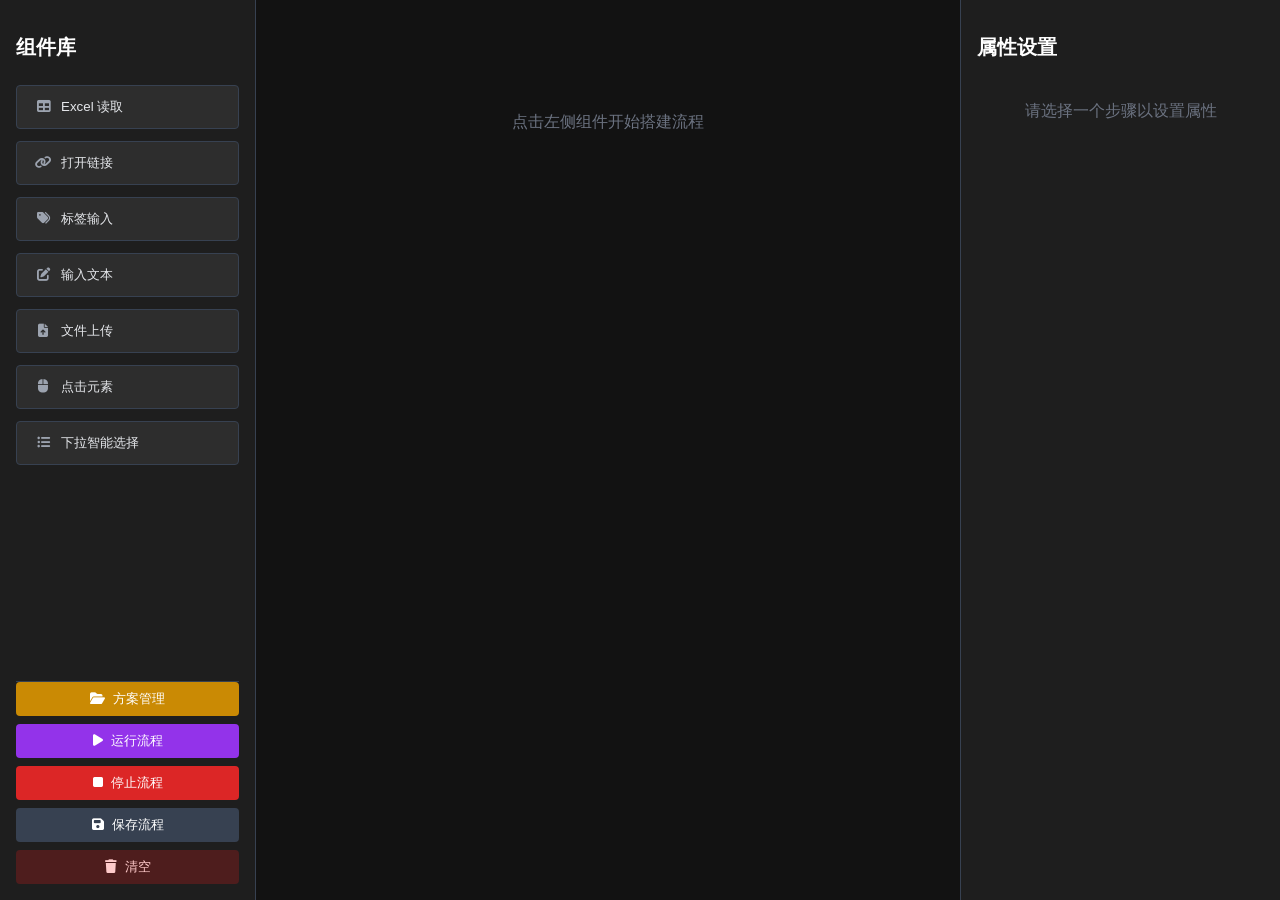
==== static/index.html @ 5fd29d72 "Initial commit: AutomaticScriptTool project" ====
<!DOCTYPE html>
<html lang="zh-CN">

<head>
    <meta charset="UTF-8">
    <meta name="viewport" content="width=device-width, initial-scale=1.0">
    <title>Visual Playwright 编辑器</title>
    <link rel="stylesheet" href="style.css">
    <!-- Font Awesome for Icons -->
    <link rel="stylesheet" href="https://cdnjs.cloudflare.com/ajax/libs/font-awesome/6.4.0/css/all.min.css">
</head>

<body class="bg-[#1e1e1e] text-gray-200 font-sans h-screen flex overflow-hidden">

    <!-- Left Sidebar: Component Lib -->
    <aside class="w-64 border-r border-gray-700 flex flex-col p-4 bg-[#1e1e1e]">
        <h2 class="text-xl font-bold mb-6 text-white">组件库</h2>
        <div class="space-y-3 flex-1 overflow-y-auto">
            <button onclick="addStep('excel_read')" class="btn-component">
                <i class="fa-solid fa-table w-6 text-center"></i> Excel 读取
            </button>
            <button onclick="addStep('record_excel')" class="btn-component hidden">
                <i class="fa-solid fa-file-excel w-6 text-center"></i> 记录结果
            </button>
            <button onclick="addStep('open_url')" class="btn-component">
                <i class="fa-solid fa-link w-6 text-center"></i> 打开链接
            </button>
            <button onclick="addStep('label_input')" class="btn-component">
                <i class="fa-solid fa-tags w-6 text-center"></i> 标签输入
            </button>
            <button onclick="addStep('input_text')" class="btn-component">
                <i class="fa-solid fa-pen-to-square w-6 text-center"></i> 输入文本
            </button>
            <button onclick="addStep('upload_file')" class="btn-component">
                <i class="fa-solid fa-file-arrow-up w-6 text-center"></i> 文件上传
            </button>
            <button onclick="addStep('click')" class="btn-component">
                <i class="fa-solid fa-computer-mouse w-6 text-center"></i> 点击元素
            </button>
            <button onclick="addStep('dropdown_select')" class="btn-component">
                <i class="fa-solid fa-list-ul w-6 text-center"></i> 下拉智能选择
            </button>
            <button onclick="addStep('wait')" class="btn-component hidden">
                <i class="fa-solid fa-hourglass-start w-6 text-center"></i> 等待/检测
            </button>
            <button onclick="addStep('keyboard')" class="btn-component hidden">
                <i class="fa-solid fa-keyboard w-6 text-center"></i> 键盘模拟
            </button>
        </div>


        <div class="mt-4 space-y-2 pt-4 border-t border-gray-700">
            <button class="btn w-full bg-yellow-600 hover:bg-yellow-500 text-white mb-2" onclick="handleSchemeNav()">
                <i class="fa-solid fa-folder-open w-6 text-center"></i> 方案管理
            </button>
            <button id="run-btn" class="btn w-full bg-purple-600 hover:bg-purple-700 text-white">
                <i class="fa-solid fa-play w-6 text-center"></i> 运行流程
            </button>
            <button id="stop-btn"
                class="btn w-full bg-red-600 hover:bg-red-700 text-white disabled:opacity-50 disabled:cursor-not-allowed"
                disabled>
                <i class="fa-solid fa-stop w-6 text-center"></i> 停止流程
            </button>
            <button id="save-btn" class="btn w-full bg-gray-700 hover:bg-gray-600 text-white">
                <i class="fa-solid fa-floppy-disk w-6 text-center"></i> 保存流程
            </button>
            <button onclick="clearSteps()" class="btn w-full bg-red-900/50 hover:bg-red-900 text-red-200">
                <i class="fa-solid fa-trash w-6 text-center"></i> 清空
            </button>
        </div>
    </aside>

    <!-- Main Canvas -->
    <main class="flex-1 bg-[#121212] p-8 overflow-y-auto relative flex flex-col">
        <div id="canvas-container" class="max-w-3xl mx-auto w-full space-y-4 pb-20">
            <!-- Steps will be rendered here -->
            <div id="empty-state"
                class="text-center text-gray-500 mt-20 border-2 border-dashed border-gray-700 p-10 rounded-lg select-none">
                点击左侧组件开始搭建流程
            </div>
        </div>
    </main>

    <!-- Right Sidebar: Properties -->
    <aside class="w-80 border-l border-gray-700 bg-[#1e1e1e] p-4 flex flex-col overflow-y-auto">
        <h2 class="text-xl font-bold mb-6 text-white">属性设置</h2>
        <div id="properties-content" class="space-y-6">
            <p class="text-gray-500 text-center mt-10">请选择一个步骤以设置属性</p>
        </div>
    </aside>

    <script type="module" src="js/main.js"></script>
</body>

</html>
---- static/style.css ----
/* Base Reset & Variables */
:root {
    --bg-dark-1: #1e1e1e;
    --bg-dark-2: #121212;
    --bg-surface: #2d2d2d;
    --bg-surface-hover: #3d3d3d;
    --border-color: #374151;
    /* gray-700 */
    --text-primary: #e5e7eb;
    /* gray-200 */
    --text-white: #ffffff;
    --text-muted: #9ca3af;
    /* gray-400 */
    --primary-color: #9333ea;
    /* purple-600 */
    --primary-hover: #7e22ce;
    /* purple-700 */
    --danger-color: #7f1d1d;
    /* red-900 */
}

* {
    box-sizing: border-box;
}

body {
    margin: 0;
    font-family: ui-sans-serif, system-ui, -apple-system, BlinkMacSystemFont, "Segoe UI", Roboto, "Helvetica Neue", Arial, sans-serif;
    color: var(--text-primary);
    background-color: var(--bg-dark-1);
    height: 100vh;
    display: flex;
    overflow: hidden;
}

/* Layout Utilities (mimicking Tailwind) */
.flex {
    display: flex;
}

.flex-col {
    flex-direction: column;
}

.flex-1 {
    flex: 1;
}

.flex-wrap {
    flex-wrap: wrap;
}

.whitespace-nowrap {
    white-space: nowrap;
}

.h-screen {
    height: 100vh;
}

.w-full {
    width: 100%;
}

.w-64 {
    width: 16rem;
}

.w-80 {
    width: 20rem;
}

.p-4 {
    padding: 1rem;
}

.p-8 {
    padding: 2rem;
}

.mb-6 {
    margin-bottom: 1.5rem;
}

.mb-4 {
    margin-bottom: 1rem;
}

.mt-4 {
    margin-top: 1rem;
}

.mt-20 {
    margin-top: 5rem;
}

.space-y-3>*+* {
    margin-top: 0.75rem;
}

.space-y-6>*+* {
    margin-top: 1.5rem;
}

.space-y-2>*+* {
    margin-top: 0.5rem;
}

.space-y-4>*+* {
    margin-top: 1rem;
}

.gap-2 {
    gap: 0.5rem;
}

.gap-3 {
    gap: 0.75rem;
}

.gap-4 {
    gap: 1rem;
}

.border-r {
    border-right: 1px solid var(--border-color);
}

.border-l {
    border-left: 1px solid var(--border-color);
}

.border-t {
    border-top: 1px solid var(--border-color);
}

.border {
    border: 1px solid var(--border-color);
}

.rounded {
    border-radius: 0.25rem;
}

.rounded-lg {
    border-radius: 0.5rem;
}

.overflow-y-auto {
    overflow-y: auto;
}

.overflow-hidden {
    overflow: hidden;
}

.text-center {
    text-align: center;
}

.text-xl {
    font-size: 1.25rem;
    line-height: 1.75rem;
}

.text-lg {
    font-size: 1.125rem;
    line-height: 1.75rem;
}

.text-sm {
    font-size: 0.875rem;
    line-height: 1.25rem;
}

.text-xs {
    font-size: 0.75rem;
    line-height: 1rem;
}

.font-bold {
    font-weight: 700;
}

.text-white {
    color: var(--text-white);
}

.text-gray-500 {
    color: #6b7280;
}

.text-gray-400 {
    color: var(--text-muted);
}

.text-purple-400 {
    color: #c084fc;
}

.text-green-400 {
    color: #4ade80;
}

.text-red-400 {
    color: #f87171;
}

.text-red-200 {
    color: #fecaca;
}

.text-blue-400 {
    color: #60a5fa;
}

.text-yellow-400 {
    color: #facc15;
}

.bg-purple-900\/20 {
    background-color: rgb(88 28 135 / 0.2);
}

.border-purple-500 {
    border-color: #a855f7;
}

.border-purple-500\/30 {
    border-color: rgb(168 85 247 / 0.3);
}

/* Components */
.btn-component {
    width: 100%;
    text-align: left;
    padding: 0.75rem 1rem;
    background-color: var(--bg-surface);
    color: var(--text-primary);
    border: 1px solid var(--border-color);
    border-radius: 0.25rem;
    cursor: pointer;
    transition: all 0.2s;
    display: flex;
    align-items: center;
    gap: 0.5rem;
}

.btn-component:hover {
    background-color: var(--bg-surface-hover);
    border-color: #6b7280;
}

.btn-component i {
    width: 1.25rem;
    text-align: center;
    color: var(--text-muted);
}

.btn {
    padding: 0.5rem 1rem;
    border-radius: 0.25rem;
    border: none;
    cursor: pointer;
    transition: background-color 0.2s;
    font-weight: 500;
    display: inline-flex;
    align-items: center;
    justify-content: center;
    gap: 0.5rem;
}

.bg-purple-600 {
    background-color: var(--primary-color);
}

.hover\:bg-purple-700:hover {
    background-color: var(--primary-hover);
}

.bg-gray-700 {
    background-color: var(--border-color);
}

.hover\:bg-gray-600:hover {
    background-color: #4b5563;
}

.bg-red-900\/50 {
    background-color: rgba(127, 29, 29, 0.5);
}

.hover\:bg-red-900:hover {
    background-color: var(--danger-color);
}

.input-dark {
    width: 100%;
    background-color: var(--bg-dark-2);
    border: 1px solid var(--border-color);
    border-radius: 0.25rem;
    padding: 0.5rem 0.75rem;
    font-size: 0.875rem;
    color: var(--text-white);
    transition: border-color 0.2s;
}

.input-dark:focus {
    outline: none;
    border-color: var(--primary-color);
}

.label {
    display: block;
    font-size: 0.75rem;
    font-weight: 700;
    color: var(--text-muted);
    margin-bottom: 0.25rem;
}

.step-card {
    background-color: var(--bg-dark-1);
    border: 1px solid var(--border-color);
    padding: 1rem;
    border-radius: 0.5rem;
    cursor: pointer;
    transition: all 0.2s;
    position: relative;
}

.step-card:hover {
    border-color: #6b7280;
}

.step-card.active {
    background-color: var(--bg-surface);
    border-color: var(--primary-color);
}

.btn-icon-small {
    background: transparent;
    border: none;
    color: var(--text-muted);
    cursor: pointer;
    padding: 0.25rem;
}

.btn-icon-small:hover {
    color: var(--text-red-400);
}

.btn-icon-action {
    background: transparent;
    border: none;
    cursor: pointer;
    padding: 0.25rem 0.35rem;
    border-radius: 4px;
    font-size: 0.75rem;
    transition: all 0.2s;
}

.btn-icon-action:hover {
    background-color: rgba(255, 255, 255, 0.1);
}

.btn-icon {
    padding: 0.5rem 0.75rem;
    background-color: var(--border-color);
    color: var(--text-white);
    border: 1px solid #4b5563;
    border-radius: 0.25rem;
    cursor: pointer;
}

.btn-icon:hover {
    background-color: #4b5563;
}

/* New Utilities for Ghost Buttons */
.bg-transparent {
    background-color: transparent;
}

.border-none {
    border: none;
}

.hover\:text-white:hover {
    color: white;
}

.mr-3 {
    margin-right: 0.75rem;
}

/* Scrollbar Styling */
::-webkit-scrollbar {
    width: 8px;
}

::-webkit-scrollbar-track {
    background: var(--bg-dark-1);
}

::-webkit-scrollbar-thumb {
    background: #4b5563;
    border-radius: 4px;
}


/* --- CSS Standard Utilities (Missing Classes) --- */

/* Colors - Backgrounds */
.bg-gray-800 {
    background-color: var(--bg-surface);
}

.bg-gray-900 {
    background-color: var(--bg-dark-2);
}

/* Using Dark-2 for contrast in lists */
.bg-black {
    background-color: #000000;
}

.bg-opacity-70 {
    background-color: rgba(0, 0, 0, 0.7);
}

.bg-\[\#1e1e1e\] {
    background-color: #1e1e1e;
}

.bg-\[\#121212\] {
    background-color: #121212;
}

/* Colors - Buttons */
.bg-yellow-600 {
    background-color: #ca8a04;
}

.hover\:bg-yellow-500:hover {
    background-color: #eab308;
}

.bg-green-600 {
    background-color: #16a34a;
}

.hover\:bg-green-500:hover {
    background-color: #22c55e;
}

.bg-blue-600 {
    background-color: #2563eb;
}

.hover\:bg-blue-500:hover {
    background-color: #3b82f6;
}

.bg-red-600 {
    background-color: #dc2626;
}

.hover\:bg-red-500:hover {
    background-color: #ef4444;
}

/* Borders & Shadows */
.border-gray-700 {
    border-color: var(--border-color);
}

.border-gray-800 {
    border-color: var(--bg-surface);
}


/* Utility */
.hidden {
    display: none !important;
}



/* Layout & Positioning */
.fixed {
    position: fixed;
}

.absolute {
    position: absolute;
}

.relative {
    position: relative;
}

.inset-0 {
    top: 0;
    right: 0;
    bottom: 0;
    left: 0;
}

.z-50 {
    z-index: 50;
}

.hidden {
    display: none;
}

.flex {
    display: flex;
}

.flex-col {
    flex-direction: column;
}

.items-center {
    align-items: center;
}

.justify-center {
    justify-content: center;
}

.justify-between {
    justify-content: space-between;
}

/* Sizing */
.w-3\/4 {
    width: 75%;
}

.h-3\/4 {
    height: 75%;
}

.max-w-4xl {
    max-width: 56rem;
}

.w-full {
    width: 100%;
}

/* Spacing */
.p-2 {
    padding: 0.5rem;
}

.p-3 {
    padding: 0.75rem;
}

.pl-10 {
    padding-left: 2.5rem;
}

.pr-3 {
    padding-right: 0.75rem;
}

.py-2 {
    padding-top: 0.5rem;
}

.py-2 {
    padding-bottom: 0.5rem;
}

.left-3 {
    left: 0.75rem;
}

.top-3 {
    top: 0.75rem;
}

/* Text */
.text-gray-300 {
    color: #d1d5db;
}

/* Focus States */
.focus\:outline-none:focus {
    outline: 2px solid transparent;
    outline-offset: 2px;
}

.focus\:ring-1:focus {
    box-shadow: 0 0 0 1px var(--primary-color);
    border-color: var(--primary-color);
}

.focus\:ring-purple-500:focus {
    --tw-ring-color: #a855f7;
}

/* Other */
.rounded-t-lg {
    border-top-left-radius: 0.5rem;
    border-top-right-radius: 0.5rem;
}

.cursor-pointer {
    cursor: pointer;
}


/* Drag & Drop Visual Cue */
.drag-target-active {
    margin-top: 80px;
    /* Push the card down to create space outside */
    border-top: none !important;
    /* Remove any border overrides if previously set */
    position: relative;
    /* Anchor for the pseudo-element */
    transition: margin-top 0.2s;
}

.drag-target-active::before {
    content: '';
    position: absolute;
    top: -80px;
    /* Fill the gap created by margin-top */
    left: 0;
    right: 0;
    height: 80px;

    /* Visual styling for the drop zone */
    background-color: rgba(168, 85, 247, 0.1);
    border-top: 4px solid #a855f7;
    border-radius: 4px;
    /* Optional: match card radius */

    /* Ensure interaction continuity */
    pointer-events: auto;
}
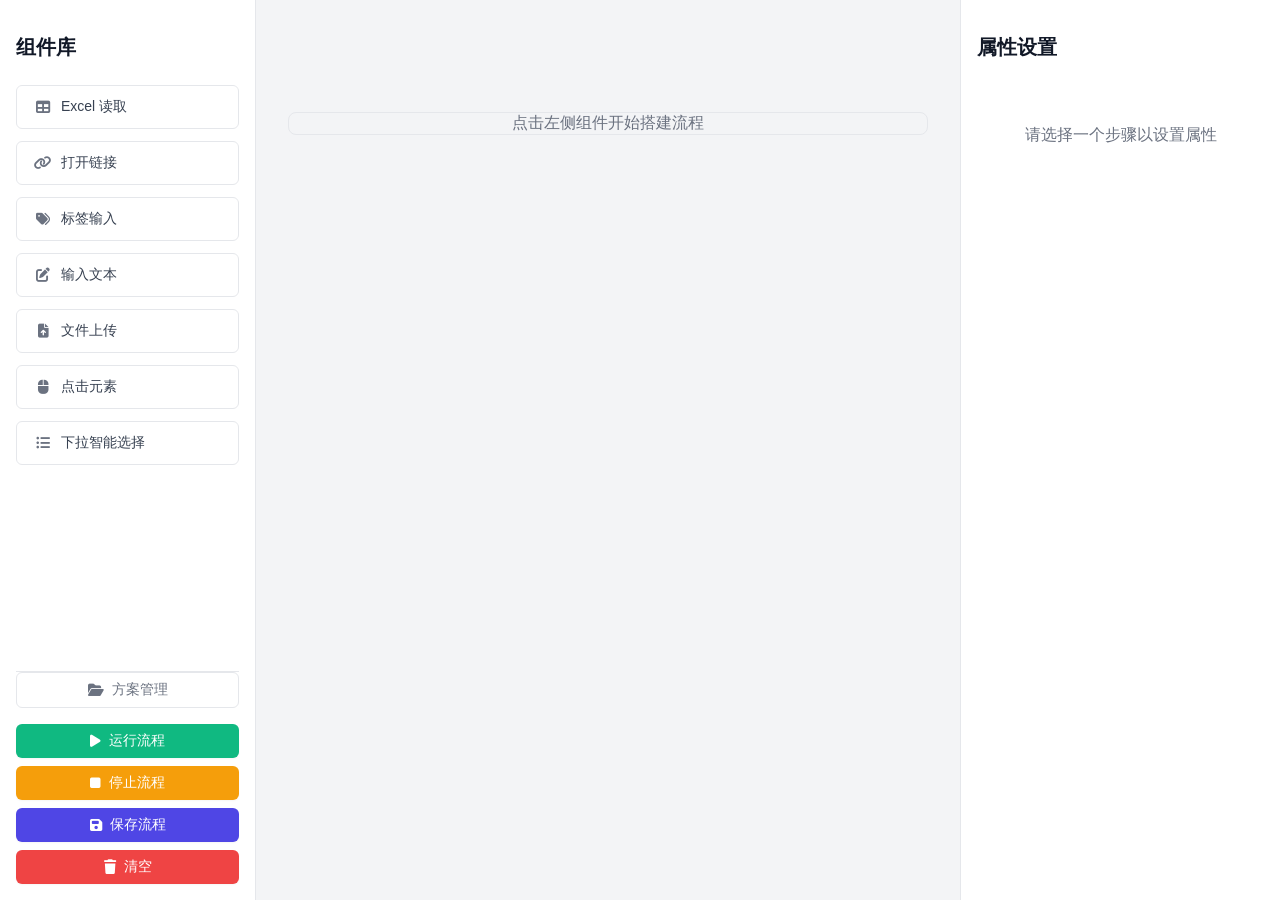
==== commit 377b04d1: "ui(frontend): 主编辑器页面适配浅色主题 - static/index.html: 将各组件 class 从深色硬编码颜色替换为设计系统变量，   统一使用 text-primary、bg" ====
--- a/static/index.html
+++ b/static/index.html
@@ -1,95 +1,90 @@
 <!DOCTYPE html>
 <html lang="zh-CN">
-
 <head>
-    <meta charset="UTF-8">
-    <meta name="viewport" content="width=device-width, initial-scale=1.0">
-    <title>Visual Playwright 编辑器</title>
-    <link rel="stylesheet" href="style.css">
-    <!-- Font Awesome for Icons -->
-    <link rel="stylesheet" href="https://cdnjs.cloudflare.com/ajax/libs/font-awesome/6.4.0/css/all.min.css">
+<meta charset="UTF-8">
+<meta name="viewport" content="width=device-width, initial-scale=1.0">
+<title>Visual Playwright 编辑器</title>
+<link rel="stylesheet" href="style.css">
+<link rel="stylesheet" href="https://cdnjs.cloudflare.com/ajax/libs/font-awesome/6.4.0/css/all.min.css">
 </head>
 
-<body class="bg-[#1e1e1e] text-gray-200 font-sans h-screen flex overflow-hidden">
+<body class="flex h-screen overflow-hidden">
 
-    <!-- Left Sidebar: Component Lib -->
-    <aside class="w-64 border-r border-gray-700 flex flex-col p-4 bg-[#1e1e1e]">
-        <h2 class="text-xl font-bold mb-6 text-white">组件库</h2>
-        <div class="space-y-3 flex-1 overflow-y-auto">
-            <button onclick="addStep('excel_read')" class="btn-component">
-                <i class="fa-solid fa-table w-6 text-center"></i> Excel 读取
-            </button>
-            <button onclick="addStep('record_excel')" class="btn-component hidden">
-                <i class="fa-solid fa-file-excel w-6 text-center"></i> 记录结果
-            </button>
-            <button onclick="addStep('open_url')" class="btn-component">
-                <i class="fa-solid fa-link w-6 text-center"></i> 打开链接
-            </button>
-            <button onclick="addStep('label_input')" class="btn-component">
-                <i class="fa-solid fa-tags w-6 text-center"></i> 标签输入
-            </button>
-            <button onclick="addStep('input_text')" class="btn-component">
-                <i class="fa-solid fa-pen-to-square w-6 text-center"></i> 输入文本
-            </button>
-            <button onclick="addStep('upload_file')" class="btn-component">
-                <i class="fa-solid fa-file-arrow-up w-6 text-center"></i> 文件上传
-            </button>
-            <button onclick="addStep('click')" class="btn-component">
-                <i class="fa-solid fa-computer-mouse w-6 text-center"></i> 点击元素
-            </button>
-            <button onclick="addStep('dropdown_select')" class="btn-component">
-                <i class="fa-solid fa-list-ul w-6 text-center"></i> 下拉智能选择
-            </button>
-            <button onclick="addStep('wait')" class="btn-component hidden">
-                <i class="fa-solid fa-hourglass-start w-6 text-center"></i> 等待/检测
-            </button>
-            <button onclick="addStep('keyboard')" class="btn-component hidden">
-                <i class="fa-solid fa-keyboard w-6 text-center"></i> 键盘模拟
-            </button>
+<!-- Left Sidebar: Component Lib -->
+<aside class="w-64 border-r flex flex-col p-4 bg-panel">
+    <h2 class="text-xl font-bold mb-6 text-primary">组件库</h2>
+    <div class="space-y-3 flex-1 overflow-y-auto">
+        <button onclick="addStep('excel_read')" class="btn-component">
+            <i class="fa-solid fa-table w-6 text-center"></i> Excel 读取
+        </button>
+        <button onclick="addStep('record_excel')" class="btn-component hidden">
+            <i class="fa-solid fa-file-excel w-6 text-center"></i> 记录结果
+        </button>
+        <button onclick="addStep('open_url')" class="btn-component">
+            <i class="fa-solid fa-link w-6 text-center"></i> 打开链接
+        </button>
+        <button onclick="addStep('label_input')" class="btn-component">
+            <i class="fa-solid fa-tags w-6 text-center"></i> 标签输入
+        </button>
+        <button onclick="addStep('input_text')" class="btn-component">
+            <i class="fa-solid fa-pen-to-square w-6 text-center"></i> 输入文本
+        </button>
+        <button onclick="addStep('upload_file')" class="btn-component">
+            <i class="fa-solid fa-file-arrow-up w-6 text-center"></i> 文件上传
+        </button>
+        <button onclick="addStep('click')" class="btn-component">
+            <i class="fa-solid fa-computer-mouse w-6 text-center"></i> 点击元素
+        </button>
+        <button onclick="addStep('dropdown_select')" class="btn-component">
+            <i class="fa-solid fa-list-ul w-6 text-center"></i> 下拉智能选择
+        </button>
+        <button onclick="addStep('wait')" class="btn-component hidden">
+            <i class="fa-solid fa-hourglass-start w-6 text-center"></i> 等待/检测
+        </button>
+        <button onclick="addStep('keyboard')" class="btn-component hidden">
+            <i class="fa-solid fa-keyboard w-6 text-center"></i> 键盘模拟
+        </button>
+    </div>
+
+    <div class="mt-4 space-y-2 pt-4 border-t">
+        <button class="btn btn-ghost btn-w-full mb-2" onclick="handleSchemeNav()">
+            <i class="fa-solid fa-folder-open w-6 text-center"></i> 方案管理
+        </button>
+        <button id="run-btn" class="btn btn-success btn-w-full">
+            <i class="fa-solid fa-play w-6 text-center"></i> 运行流程
+        </button>
+        <button id="stop-btn"
+            class="btn btn-warning btn-w-full disabled:opacity-50 disabled:cursor-not-allowed"
+            disabled>
+            <i class="fa-solid fa-stop w-6 text-center"></i> 停止流程
+        </button>
+        <button id="save-btn" class="btn btn-brand btn-w-full">
+            <i class="fa-solid fa-floppy-disk w-6 text-center"></i> 保存流程
+        </button>
+        <button onclick="clearSteps()" class="btn btn-danger btn-w-full">
+            <i class="fa-solid fa-trash w-6 text-center"></i> 清空
+        </button>
+    </div>
+</aside>
+
+<!-- Main Canvas -->
+<main class="flex-1 bg-page p-8 overflow-y-auto relative flex flex-col">
+    <div id="canvas-container" class="max-w-3xl mx-auto w-full space-y-4 pb-20">
+        <div id="empty-state"
+            class="text-center text-placeholder mt-20 border-2 border-dashed border p-10 rounded-lg select-none">
+            点击左侧组件开始搭建流程
         </div>
+    </div>
+</main>
 
+<!-- Right Sidebar: Properties -->
+<aside class="w-80 border-l bg-panel p-4 flex flex-col overflow-y-auto">
+    <h2 class="text-xl font-bold mb-6 text-primary">属性设置</h2>
+    <div id="properties-content" class="space-y-6">
+        <p class="text-tertiary text-center mt-10">请选择一个步骤以设置属性</p>
+    </div>
+</aside>
 
-        <div class="mt-4 space-y-2 pt-4 border-t border-gray-700">
-            <button class="btn w-full bg-yellow-600 hover:bg-yellow-500 text-white mb-2" onclick="handleSchemeNav()">
-                <i class="fa-solid fa-folder-open w-6 text-center"></i> 方案管理
-            </button>
-            <button id="run-btn" class="btn w-full bg-purple-600 hover:bg-purple-700 text-white">
-                <i class="fa-solid fa-play w-6 text-center"></i> 运行流程
-            </button>
-            <button id="stop-btn"
-                class="btn w-full bg-red-600 hover:bg-red-700 text-white disabled:opacity-50 disabled:cursor-not-allowed"
-                disabled>
-                <i class="fa-solid fa-stop w-6 text-center"></i> 停止流程
-            </button>
-            <button id="save-btn" class="btn w-full bg-gray-700 hover:bg-gray-600 text-white">
-                <i class="fa-solid fa-floppy-disk w-6 text-center"></i> 保存流程
-            </button>
-            <button onclick="clearSteps()" class="btn w-full bg-red-900/50 hover:bg-red-900 text-red-200">
-                <i class="fa-solid fa-trash w-6 text-center"></i> 清空
-            </button>
-        </div>
-    </aside>
-
-    <!-- Main Canvas -->
-    <main class="flex-1 bg-[#121212] p-8 overflow-y-auto relative flex flex-col">
-        <div id="canvas-container" class="max-w-3xl mx-auto w-full space-y-4 pb-20">
-            <!-- Steps will be rendered here -->
-            <div id="empty-state"
-                class="text-center text-gray-500 mt-20 border-2 border-dashed border-gray-700 p-10 rounded-lg select-none">
-                点击左侧组件开始搭建流程
-            </div>
-        </div>
-    </main>
-
-    <!-- Right Sidebar: Properties -->
-    <aside class="w-80 border-l border-gray-700 bg-[#1e1e1e] p-4 flex flex-col overflow-y-auto">
-        <h2 class="text-xl font-bold mb-6 text-white">属性设置</h2>
-        <div id="properties-content" class="space-y-6">
-            <p class="text-gray-500 text-center mt-10">请选择一个步骤以设置属性</p>
-        </div>
-    </aside>
-
-    <script type="module" src="js/main.js"></script>
+<script type="module" src="js/main.js"></script>
 </body>
-
-</html>+</html>
--- a/static/style.css
+++ b/static/style.css
@@ -1,646 +1,565 @@
-/* Base Reset & Variables */
+/* ======== Visual Playwright - Light Theme ======== */
+/* 石墨白 + Indigo 设计系统 */
+
 :root {
-    --bg-dark-1: #1e1e1e;
-    --bg-dark-2: #121212;
-    --bg-surface: #2d2d2d;
-    --bg-surface-hover: #3d3d3d;
-    --border-color: #374151;
-    /* gray-700 */
-    --text-primary: #e5e7eb;
-    /* gray-200 */
-    --text-white: #ffffff;
-    --text-muted: #9ca3af;
-    /* gray-400 */
-    --primary-color: #9333ea;
-    /* purple-600 */
-    --primary-hover: #7e22ce;
-    /* purple-700 */
-    --danger-color: #7f1d1d;
-    /* red-900 */
-}
-
-* {
-    box-sizing: border-box;
-}
+  /* 背景层级 */
+  --bg-page:    #f3f4f6;
+  --bg-panel:   #ffffff;
+  --bg-card:    #ffffff;
+  --bg-hover:   #f9fafb;
+  --bg-active:  #eef2ff;
+  --bg-overlay: rgba(0,0,0,0.04);
+  
+  /* 边框 */
+  --border:       #e5e7eb;
+  --border-hover: #d1d5db;
+  --border-active:#4f46e5;
+  --border-light: #f3f4f6;
+  
+  /* 文字层级 */
+  --text-primary:    #111827;
+  --text-secondary:  #374151;
+  --text-tertiary:   #6b7280;
+  --text-placeholder:#9ca3af;
+  --text-white:      #ffffff;
+  --text-link:       #3b82f6;
+  
+  /* 品牌色 */
+  --brand:       #4f46e5;
+  --brand-hover: #4338ca;
+  --brand-light: #eef2ff;
+  --brand-border:#c7d2fe;
+  
+  /* 语义色 */
+  --success:       #10b981;
+  --success-bg:    #d1fae5;
+  --success-border:#a7f3d0;
+  --warning:       #f59e0b;
+  --warning-bg:    #fef3c7;
+  --warning-border:#fde68a;
+  --danger:        #ef4444;
+  --danger-bg:     #fee2e2;
+  --danger-border: #fecaca;
+  --info:          #3b82f6;
+  --info-bg:       #dbeafe;
+  --info-border:   #bfdbfe;
+  
+  /* 阴影 */
+  --shadow-sm: 0 1px 2px 0 rgba(0,0,0,0.04);
+  --shadow-md: 0 1px 3px 0 rgba(0,0,0,0.06), 0 1px 2px -1px rgba(0,0,0,0.06);
+  --shadow-lg: 0 4px 6px -1px rgba(0,0,0,0.06), 0 2px 4px -2px rgba(0,0,0,0.06);
+  
+  /* 圆角 */
+  --radius: 8px;
+  --radius-sm: 6px;
+  --radius-xs: 4px;
+}
+
+* { box-sizing: border-box; }
 
 body {
-    margin: 0;
-    font-family: ui-sans-serif, system-ui, -apple-system, BlinkMacSystemFont, "Segoe UI", Roboto, "Helvetica Neue", Arial, sans-serif;
-    color: var(--text-primary);
-    background-color: var(--bg-dark-1);
-    height: 100vh;
-    display: flex;
-    overflow: hidden;
-}
-
-/* Layout Utilities (mimicking Tailwind) */
-.flex {
-    display: flex;
-}
-
-.flex-col {
-    flex-direction: column;
-}
-
-.flex-1 {
-    flex: 1;
-}
-
-.flex-wrap {
-    flex-wrap: wrap;
-}
-
-.whitespace-nowrap {
-    white-space: nowrap;
-}
-
-.h-screen {
-    height: 100vh;
-}
-
-.w-full {
-    width: 100%;
-}
-
-.w-64 {
-    width: 16rem;
-}
-
-.w-80 {
-    width: 20rem;
-}
-
-.p-4 {
-    padding: 1rem;
-}
-
-.p-8 {
-    padding: 2rem;
-}
-
-.mb-6 {
-    margin-bottom: 1.5rem;
-}
-
-.mb-4 {
-    margin-bottom: 1rem;
-}
-
-.mt-4 {
-    margin-top: 1rem;
-}
-
-.mt-20 {
-    margin-top: 5rem;
-}
-
-.space-y-3>*+* {
-    margin-top: 0.75rem;
-}
-
-.space-y-6>*+* {
-    margin-top: 1.5rem;
-}
-
-.space-y-2>*+* {
-    margin-top: 0.5rem;
-}
-
-.space-y-4>*+* {
-    margin-top: 1rem;
-}
-
-.gap-2 {
-    gap: 0.5rem;
-}
-
-.gap-3 {
-    gap: 0.75rem;
-}
-
-.gap-4 {
-    gap: 1rem;
-}
-
-.border-r {
-    border-right: 1px solid var(--border-color);
-}
-
-.border-l {
-    border-left: 1px solid var(--border-color);
-}
-
-.border-t {
-    border-top: 1px solid var(--border-color);
-}
-
-.border {
-    border: 1px solid var(--border-color);
-}
-
-.rounded {
-    border-radius: 0.25rem;
-}
-
-.rounded-lg {
-    border-radius: 0.5rem;
-}
-
-.overflow-y-auto {
-    overflow-y: auto;
-}
-
-.overflow-hidden {
-    overflow: hidden;
-}
-
-.text-center {
-    text-align: center;
-}
-
-.text-xl {
-    font-size: 1.25rem;
-    line-height: 1.75rem;
-}
-
-.text-lg {
-    font-size: 1.125rem;
-    line-height: 1.75rem;
-}
-
-.text-sm {
-    font-size: 0.875rem;
-    line-height: 1.25rem;
-}
-
-.text-xs {
-    font-size: 0.75rem;
-    line-height: 1rem;
-}
-
-.font-bold {
-    font-weight: 700;
-}
-
-.text-white {
-    color: var(--text-white);
-}
-
-.text-gray-500 {
-    color: #6b7280;
-}
-
-.text-gray-400 {
-    color: var(--text-muted);
-}
-
-.text-purple-400 {
-    color: #c084fc;
-}
-
-.text-green-400 {
-    color: #4ade80;
-}
-
-.text-red-400 {
-    color: #f87171;
-}
-
-.text-red-200 {
-    color: #fecaca;
-}
-
-.text-blue-400 {
-    color: #60a5fa;
-}
-
-.text-yellow-400 {
-    color: #facc15;
-}
-
-.bg-purple-900\/20 {
-    background-color: rgb(88 28 135 / 0.2);
-}
-
-.border-purple-500 {
-    border-color: #a855f7;
-}
-
-.border-purple-500\/30 {
-    border-color: rgb(168 85 247 / 0.3);
-}
-
-/* Components */
+  margin: 0;
+  font-family: -apple-system, BlinkMacSystemFont, "Segoe UI", Roboto, "Helvetica Neue", Arial, sans-serif;
+  color: var(--text-secondary);
+  background-color: var(--bg-page);
+  height: 100vh;
+  display: flex;
+  overflow: hidden;
+}
+
+/* ======== Layout Utilities ======== */
+.flex { display: flex; }
+.flex-col { flex-direction: column; }
+.flex-1 { flex: 1; }
+.flex-wrap { flex-wrap: wrap; }
+.items-center { align-items: center; }
+.justify-center { justify-content: center; }
+.justify-between { justify-content: space-between; }
+.h-screen { height: 100vh; }
+.w-full { width: 100%; }
+.w-64 { width: 16rem; }
+.w-80 { width: 20rem; }
+.h-full { height: 100%; }
+.p-2 { padding: 0.5rem; }
+.p-3 { padding: 0.75rem; }
+.p-4 { padding: 1rem; }
+.p-8 { padding: 2rem; }
+.m-0 { margin: 0; }
+.mb-1 { margin-bottom: 0.25rem; }
+.mb-2 { margin-bottom: 0.5rem; }
+.mb-3 { margin-bottom: 0.75rem; }
+.mb-4 { margin-bottom: 1rem; }
+.mb-6 { margin-bottom: 1.5rem; }
+.mt-2 { margin-top: 0.5rem; }
+.mt-4 { margin-top: 1rem; }
+.mt-10 { margin-top: 2.5rem; }
+.mt-20 { margin-top: 5rem; }
+.mr-1 { margin-right: 0.25rem; }
+.mr-2 { margin-right: 0.5rem; }
+.mr-3 { margin-right: 0.75rem; }
+.ml-1 { margin-left: 0.25rem; }
+.ml-2 { margin-left: 0.5rem; }
+.space-y-2 > * + * { margin-top: 0.5rem; }
+.space-y-3 > * + * { margin-top: 0.75rem; }
+.space-y-4 > * + * { margin-top: 1rem; }
+.space-y-6 > * + * { margin-top: 1.5rem; }
+.gap-2 { gap: 0.5rem; }
+.gap-3 { gap: 0.75rem; }
+.gap-4 { gap: 1rem; }
+
+/* ======== Borders ======== */
+.border-r { border-right: 1px solid var(--border); }
+.border-l { border-left: 1px solid var(--border); }
+.border-t { border-top: 1px solid var(--border); }
+.border-b { border-bottom: 1px solid var(--border); }
+.border { border: 1px solid var(--border); }
+.rounded { border-radius: 0.25rem; }
+.rounded-sm { border-radius: var(--radius-sm); }
+.rounded-lg { border-radius: var(--radius); }
+.rounded-xl { border-radius: 12px; }
+.rounded-full { border-radius: 9999px; }
+
+/* ======== Text ======== */
+.text-center { text-align: center; }
+.text-left { text-align: left; }
+.text-right { text-align: right; }
+.text-xs { font-size: 0.75rem; line-height: 1rem; }
+.text-sm { font-size: 0.875rem; line-height: 1.25rem; }
+.text-base { font-size: 1rem; line-height: 1.5rem; }
+.text-lg { font-size: 1.125rem; line-height: 1.75rem; }
+.text-xl { font-size: 1.25rem; line-height: 1.75rem; }
+.text-2xl { font-size: 1.5rem; line-height: 2rem; }
+.font-normal { font-weight: 400; }
+.font-medium { font-weight: 500; }
+.font-semibold { font-weight: 600; }
+.font-bold { font-weight: 700; }
+.font-mono { font-family: ui-monospace, SFMono-Regular, "SF Mono", Menlo, Consolas, monospace; }
+.whitespace-nowrap { white-space: nowrap; }
+.truncate { overflow: hidden; text-overflow: ellipsis; white-space: nowrap; }
+.select-none { user-select: none; }
+
+/* Text colors */
+.text-primary { color: var(--text-primary); }
+.text-secondary { color: var(--text-secondary); }
+.text-tertiary { color: var(--text-tertiary); }
+.text-placeholder { color: var(--text-placeholder); }
+.text-white { color: var(--text-white); }
+.text-brand { color: var(--brand); }
+.text-success { color: var(--success); }
+.text-warning { color: var(--warning); }
+.text-danger { color: var(--danger); }
+.text-info { color: var(--info); }
+
+/* ======== Backgrounds ======== */
+.bg-page { background-color: var(--bg-page); }
+.bg-panel { background-color: var(--bg-panel); }
+.bg-card { background-color: var(--bg-card); }
+.bg-hover { background-color: var(--bg-hover); }
+.bg-active { background-color: var(--bg-active); }
+.bg-brand { background-color: var(--brand); }
+.bg-brand-light { background-color: var(--brand-light); }
+.bg-success { background-color: var(--success); }
+.bg-success-light { background-color: var(--success-bg); }
+.bg-warning { background-color: var(--warning); }
+.bg-warning-light { background-color: var(--warning-bg); }
+.bg-danger { background-color: var(--danger); }
+.bg-danger-light { background-color: var(--danger-bg); }
+.bg-info { background-color: var(--info); }
+.bg-info-light { background-color: var(--info-bg); }
+
+/* ======== Overflow ======== */
+.overflow-hidden { overflow: hidden; }
+.overflow-y-auto { overflow-y: auto; }
+.overflow-x-auto { overflow-x: auto; }
+
+/* ======== Position ======== */
+.relative { position: relative; }
+.absolute { position: absolute; }
+.fixed { position: fixed; }
+.inset-0 { top: 0; right: 0; bottom: 0; left: 0; }
+.z-10 { z-index: 10; }
+.z-50 { z-index: 50; }
+
+/* ======== Buttons ======== */
+.btn {
+  display: inline-flex;
+  align-items: center;
+  justify-content: center;
+  gap: 0.5rem;
+  padding: 0.5rem 1rem;
+  border-radius: var(--radius-sm);
+  border: none;
+  font-size: 0.875rem;
+  font-weight: 500;
+  cursor: pointer;
+  transition: all 0.15s;
+  white-space: nowrap;
+}
+
+.btn-brand {
+  background: var(--brand);
+  color: var(--text-white);
+  box-shadow: var(--shadow-sm);
+}
+.btn-brand:hover { background: var(--brand-hover); transform: translateY(-1px); box-shadow: var(--shadow-md); }
+
+.btn-success {
+  background: var(--success);
+  color: var(--text-white);
+  box-shadow: var(--shadow-sm);
+}
+.btn-success:hover { background: #059669; transform: translateY(-1px); box-shadow: var(--shadow-md); }
+
+.btn-warning {
+  background: var(--warning);
+  color: var(--text-white);
+  box-shadow: var(--shadow-sm);
+}
+.btn-warning:hover { background: #d97706; transform: translateY(-1px); box-shadow: var(--shadow-md); }
+
+.btn-danger {
+  background: var(--danger);
+  color: var(--text-white);
+  box-shadow: var(--shadow-sm);
+}
+.btn-danger:hover { background: #dc2626; transform: translateY(-1px); box-shadow: var(--shadow-md); }
+
+.btn-ghost {
+  background: transparent;
+  color: var(--text-tertiary);
+  border: 1px solid var(--border);
+}
+.btn-ghost:hover { background: var(--bg-hover); border-color: var(--border-hover); color: var(--text-primary); }
+
+.btn-sm { padding: 0.35rem 0.75rem; font-size: 0.8rem; }
+.btn-icon {
+  padding: 0.5rem 0.75rem;
+  background-color: var(--bg-hover);
+  color: var(--text-secondary);
+  border: 1px solid var(--border);
+  border-radius: var(--radius-sm);
+  cursor: pointer;
+  transition: all 0.15s;
+}
+.btn-icon:hover { background-color: var(--bg-page); border-color: var(--border-hover); }
+
+.btn-icon-action {
+  background: transparent;
+  border: none;
+  cursor: pointer;
+  padding: 0.25rem 0.35rem;
+  border-radius: var(--radius-xs);
+  font-size: 0.75rem;
+  transition: all 0.2s;
+  color: var(--text-tertiary);
+}
+.btn-icon-action:hover { background-color: var(--bg-hover); }
+.btn-icon-action.text-brand:hover { background-color: var(--brand-light); }
+.btn-icon-action.text-success:hover { background-color: var(--success-bg); }
+.btn-icon-action.text-warning:hover { background-color: var(--warning-bg); }
+.btn-icon-action.text-danger:hover { background-color: var(--danger-bg); }
+.btn-icon-action.text-info:hover { background-color: var(--info-bg); }
+
+.btn-icon-small {
+  background: transparent;
+  border: none;
+  color: var(--text-tertiary);
+  cursor: pointer;
+  padding: 0.25rem;
+  transition: color 0.15s;
+}
+.btn-icon-small:hover { color: var(--danger); }
+
+.btn-w-full { width: 100%; }
 .btn-component {
-    width: 100%;
-    text-align: left;
-    padding: 0.75rem 1rem;
-    background-color: var(--bg-surface);
-    color: var(--text-primary);
-    border: 1px solid var(--border-color);
-    border-radius: 0.25rem;
-    cursor: pointer;
-    transition: all 0.2s;
-    display: flex;
-    align-items: center;
-    gap: 0.5rem;
-}
-
+  width: 100%;
+  text-align: left;
+  padding: 0.75rem 1rem;
+  background-color: var(--bg-card);
+  color: var(--text-secondary);
+  border: 1px solid var(--border);
+  border-radius: var(--radius-sm);
+  cursor: pointer;
+  transition: all 0.2s;
+  display: flex;
+  align-items: center;
+  gap: 0.5rem;
+  font-size: 0.875rem;
+  font-weight: 500;
+}
 .btn-component:hover {
-    background-color: var(--bg-surface-hover);
-    border-color: #6b7280;
-}
-
+  background-color: var(--bg-hover);
+  border-color: var(--border-hover);
+}
 .btn-component i {
-    width: 1.25rem;
-    text-align: center;
-    color: var(--text-muted);
-}
-
-.btn {
-    padding: 0.5rem 1rem;
-    border-radius: 0.25rem;
-    border: none;
-    cursor: pointer;
-    transition: background-color 0.2s;
-    font-weight: 500;
-    display: inline-flex;
-    align-items: center;
-    justify-content: center;
-    gap: 0.5rem;
-}
-
-.bg-purple-600 {
-    background-color: var(--primary-color);
-}
-
-.hover\:bg-purple-700:hover {
-    background-color: var(--primary-hover);
-}
-
-.bg-gray-700 {
-    background-color: var(--border-color);
-}
-
-.hover\:bg-gray-600:hover {
-    background-color: #4b5563;
-}
-
-.bg-red-900\/50 {
-    background-color: rgba(127, 29, 29, 0.5);
-}
-
-.hover\:bg-red-900:hover {
-    background-color: var(--danger-color);
-}
+  width: 1.25rem;
+  text-align: center;
+  color: var(--text-tertiary);
+}
+
+/* ======== Inputs ======== */
+.input-field {
+  width: 100%;
+  padding: 0.5rem 0.75rem;
+  border: 1px solid var(--border-hover);
+  border-radius: var(--radius-sm);
+  font-size: 0.875rem;
+  color: var(--text-primary);
+  background: var(--bg-panel);
+  transition: all 0.2s;
+  outline: none;
+}
+.input-field:focus {
+  border-color: var(--brand);
+  box-shadow: 0 0 0 3px var(--brand-light);
+}
+.input-field::placeholder { color: var(--text-placeholder); }
 
 .input-dark {
-    width: 100%;
-    background-color: var(--bg-dark-2);
-    border: 1px solid var(--border-color);
-    border-radius: 0.25rem;
-    padding: 0.5rem 0.75rem;
-    font-size: 0.875rem;
-    color: var(--text-white);
-    transition: border-color 0.2s;
-}
-
-.input-dark:focus {
-    outline: none;
-    border-color: var(--primary-color);
+  /* 兼容旧代码，映射到新输入框 */
+  composes: input-field;
 }
 
 .label {
-    display: block;
-    font-size: 0.75rem;
-    font-weight: 700;
-    color: var(--text-muted);
-    margin-bottom: 0.25rem;
-}
-
+  display: block;
+  font-size: 0.75rem;
+  font-weight: 600;
+  color: var(--text-tertiary);
+  margin-bottom: 0.35rem;
+  text-transform: uppercase;
+  letter-spacing: 0.03em;
+}
+
+.checkbox-dark {
+  accent-color: var(--brand);
+}
+
+/* ======== Cards ======== */
 .step-card {
-    background-color: var(--bg-dark-1);
-    border: 1px solid var(--border-color);
-    padding: 1rem;
-    border-radius: 0.5rem;
-    cursor: pointer;
-    transition: all 0.2s;
-    position: relative;
-}
-
+  background-color: var(--bg-card);
+  border: 1px solid var(--border);
+  padding: 1rem;
+  border-radius: var(--radius);
+  cursor: pointer;
+  transition: all 0.2s;
+  position: relative;
+}
 .step-card:hover {
-    border-color: #6b7280;
-}
-
+  border-color: var(--border-hover);
+  background-color: var(--bg-hover);
+}
 .step-card.active {
-    background-color: var(--bg-surface);
-    border-color: var(--primary-color);
-}
-
-.btn-icon-small {
-    background: transparent;
-    border: none;
-    color: var(--text-muted);
-    cursor: pointer;
-    padding: 0.25rem;
-}
-
-.btn-icon-small:hover {
-    color: var(--text-red-400);
-}
-
-.btn-icon-action {
-    background: transparent;
-    border: none;
-    cursor: pointer;
-    padding: 0.25rem 0.35rem;
-    border-radius: 4px;
-    font-size: 0.75rem;
-    transition: all 0.2s;
-}
-
-.btn-icon-action:hover {
-    background-color: rgba(255, 255, 255, 0.1);
-}
-
-.btn-icon {
-    padding: 0.5rem 0.75rem;
-    background-color: var(--border-color);
-    color: var(--text-white);
-    border: 1px solid #4b5563;
-    border-radius: 0.25rem;
-    cursor: pointer;
-}
-
-.btn-icon:hover {
-    background-color: #4b5563;
-}
-
-/* New Utilities for Ghost Buttons */
-.bg-transparent {
-    background-color: transparent;
-}
-
-.border-none {
-    border: none;
-}
-
-.hover\:text-white:hover {
-    color: white;
-}
-
-.mr-3 {
-    margin-right: 0.75rem;
-}
-
-/* Scrollbar Styling */
-::-webkit-scrollbar {
-    width: 8px;
-}
-
-::-webkit-scrollbar-track {
-    background: var(--bg-dark-1);
-}
-
-::-webkit-scrollbar-thumb {
-    background: #4b5563;
-    border-radius: 4px;
-}
-
-
-/* --- CSS Standard Utilities (Missing Classes) --- */
-
-/* Colors - Backgrounds */
-.bg-gray-800 {
-    background-color: var(--bg-surface);
-}
-
-.bg-gray-900 {
-    background-color: var(--bg-dark-2);
-}
-
-/* Using Dark-2 for contrast in lists */
-.bg-black {
-    background-color: #000000;
-}
-
-.bg-opacity-70 {
-    background-color: rgba(0, 0, 0, 0.7);
-}
-
-.bg-\[\#1e1e1e\] {
-    background-color: #1e1e1e;
-}
-
-.bg-\[\#121212\] {
-    background-color: #121212;
-}
-
-/* Colors - Buttons */
-.bg-yellow-600 {
-    background-color: #ca8a04;
-}
-
-.hover\:bg-yellow-500:hover {
-    background-color: #eab308;
-}
-
-.bg-green-600 {
-    background-color: #16a34a;
-}
-
-.hover\:bg-green-500:hover {
-    background-color: #22c55e;
-}
-
-.bg-blue-600 {
-    background-color: #2563eb;
-}
-
-.hover\:bg-blue-500:hover {
-    background-color: #3b82f6;
-}
-
-.bg-red-600 {
-    background-color: #dc2626;
-}
-
-.hover\:bg-red-500:hover {
-    background-color: #ef4444;
-}
-
-/* Borders & Shadows */
-.border-gray-700 {
-    border-color: var(--border-color);
-}
-
-.border-gray-800 {
-    border-color: var(--bg-surface);
-}
-
-
-/* Utility */
-.hidden {
-    display: none !important;
-}
-
-
-
-/* Layout & Positioning */
-.fixed {
-    position: fixed;
-}
-
-.absolute {
-    position: absolute;
-}
-
-.relative {
-    position: relative;
-}
-
-.inset-0 {
-    top: 0;
-    right: 0;
-    bottom: 0;
-    left: 0;
-}
-
-.z-50 {
-    z-index: 50;
-}
-
-.hidden {
-    display: none;
-}
-
-.flex {
-    display: flex;
-}
-
-.flex-col {
-    flex-direction: column;
-}
-
-.items-center {
-    align-items: center;
-}
-
-.justify-center {
-    justify-content: center;
-}
-
-.justify-between {
-    justify-content: space-between;
-}
-
-/* Sizing */
-.w-3\/4 {
-    width: 75%;
-}
-
-.h-3\/4 {
-    height: 75%;
-}
-
-.max-w-4xl {
-    max-width: 56rem;
-}
-
-.w-full {
-    width: 100%;
-}
-
-/* Spacing */
-.p-2 {
-    padding: 0.5rem;
-}
-
-.p-3 {
-    padding: 0.75rem;
-}
-
-.pl-10 {
-    padding-left: 2.5rem;
-}
-
-.pr-3 {
-    padding-right: 0.75rem;
-}
-
-.py-2 {
-    padding-top: 0.5rem;
-}
-
-.py-2 {
-    padding-bottom: 0.5rem;
-}
-
-.left-3 {
-    left: 0.75rem;
-}
-
-.top-3 {
-    top: 0.75rem;
-}
-
-/* Text */
-.text-gray-300 {
-    color: #d1d5db;
-}
-
-/* Focus States */
-.focus\:outline-none:focus {
-    outline: 2px solid transparent;
-    outline-offset: 2px;
-}
-
-.focus\:ring-1:focus {
-    box-shadow: 0 0 0 1px var(--primary-color);
-    border-color: var(--primary-color);
-}
-
-.focus\:ring-purple-500:focus {
-    --tw-ring-color: #a855f7;
-}
-
-/* Other */
-.rounded-t-lg {
-    border-top-left-radius: 0.5rem;
-    border-top-right-radius: 0.5rem;
-}
-
-.cursor-pointer {
-    cursor: pointer;
-}
-
-
-/* Drag & Drop Visual Cue */
+  background-color: var(--bg-active);
+  border-color: var(--brand-border);
+  border-left: 3px solid var(--brand);
+}
+
+/* ======== Badges / Tags ======== */
+.badge {
+  display: inline-flex;
+  align-items: center;
+  gap: 0.3rem;
+  padding: 0.25rem 0.6rem;
+  border-radius: 9999px;
+  font-size: 0.75rem;
+  font-weight: 500;
+}
+.badge-domain { background: #f0fdfa; color: #0d9488; border: 1px solid #ccfbf1; }
+.badge-excel  { background: var(--brand-light); color: var(--brand); border: 1px solid var(--brand-border); }
+.badge-time   { background: var(--bg-hover); color: var(--text-tertiary); border: 1px solid var(--border); }
+.badge-success{ background: var(--success-bg); color: #065f46; border: 1px solid var(--success-border); }
+.badge-warning{ background: var(--warning-bg); color: #92400e; border: 1px solid var(--warning-border); }
+.badge-danger { background: var(--danger-bg); color: #991b1b; border: 1px solid var(--danger-border); }
+.badge-info   { background: var(--info-bg); color: #1e40af; border: 1px solid var(--info-border); }
+
+/* ======== Scrollbar ======== */
+::-webkit-scrollbar { width: 6px; }
+::-webkit-scrollbar-track { background: transparent; }
+::-webkit-scrollbar-thumb { background: #cbd5e1; border-radius: 3px; }
+::-webkit-scrollbar-thumb:hover { background: #94a3b8; }
+
+/* ======== Drag & Drop ======== */
 .drag-target-active {
-    margin-top: 80px;
-    /* Push the card down to create space outside */
-    border-top: none !important;
-    /* Remove any border overrides if previously set */
-    position: relative;
-    /* Anchor for the pseudo-element */
-    transition: margin-top 0.2s;
-}
-
+  margin-top: 80px;
+  border-top: none !important;
+  position: relative;
+  transition: margin-top 0.2s;
+}
 .drag-target-active::before {
-    content: '';
-    position: absolute;
-    top: -80px;
-    /* Fill the gap created by margin-top */
-    left: 0;
-    right: 0;
-    height: 80px;
-
-    /* Visual styling for the drop zone */
-    background-color: rgba(168, 85, 247, 0.1);
-    border-top: 4px solid #a855f7;
-    border-radius: 4px;
-    /* Optional: match card radius */
-
-    /* Ensure interaction continuity */
-    pointer-events: auto;
-}+  content: '';
+  position: absolute;
+  top: -80px;
+  left: 0;
+  right: 0;
+  height: 80px;
+  background: linear-gradient(180deg, var(--brand-light) 0%, rgba(255,255,255,0) 100%);
+  border-top: 3px solid var(--brand);
+  border-radius: var(--radius-sm);
+  pointer-events: auto;
+  opacity: 0.8;
+  animation: drag-pulse 1.2s ease-in-out infinite;
+}
+
+.drag-target-active::after {
+  content: '';
+  position: absolute;
+  top: -6px;
+  left: 50%;
+  transform: translateX(-50%);
+  width: 32px;
+  height: 3px;
+  background: var(--brand);
+  border-radius: 2px;
+  opacity: 0.6;
+}
+
+@keyframes drag-pulse {
+  0%, 100% { opacity: 0.6; }
+  50% { opacity: 0.9; }
+}
+
+/* ======== Hidden ======== */
+.hidden { display: none !important; }
+
+/* ======== Max width ======== */
+.max-w-3xl { max-width: 48rem; }
+.max-w-4xl { max-width: 56rem; }
+.mx-auto { margin-left: auto; margin-right: auto; }
+
+/* ======== Pointer ======== */
+.cursor-pointer { cursor: pointer; }
+
+/* ======== Table ======== */
+.table { width: 100%; border-collapse: collapse; font-size: 0.875rem; }
+.table th { text-align: left; padding: 0.75rem 1rem; font-size: 0.75rem; font-weight: 600; color: var(--text-tertiary); text-transform: uppercase; letter-spacing: 0.05em; background: var(--bg-hover); border-bottom: 1px solid var(--border); }
+.table td { padding: 0.85rem 1rem; border-bottom: 1px solid var(--border); color: var(--text-secondary); }
+.table tr:hover td { background: var(--bg-hover); }
+.table tr:last-child td { border-bottom: none; }
+
+/* ======== Group Header ======== */
+.group-header {
+  display: flex;
+  align-items: center;
+  gap: 0.5rem;
+  padding: 0.6rem 1.25rem;
+  background: var(--bg-hover);
+  font-size: 0.8rem;
+  font-weight: 600;
+  color: var(--text-tertiary);
+  cursor: pointer;
+  user-select: none;
+  transition: background 0.15s;
+  border-bottom: 1px solid var(--border-light);
+}
+.group-header:hover { background: #e5e7eb; }
+.group-header i { font-size: 0.65rem; transition: transform 0.2s; }
+.group-header.collapsed i { transform: rotate(-90deg); }
+.group-header .badge { margin-left: 0.5rem; }
+
+/* ======== List Row ======== */
+.list-row {
+  display: grid;
+  grid-template-columns: 2fr 2fr 1.5fr 1fr 1fr 1.5fr;
+  gap: 1rem;
+  align-items: center;
+  padding: 0.85rem 1.25rem;
+  border-bottom: 1px solid var(--border-light);
+  transition: background 0.15s;
+  cursor: pointer;
+}
+.list-row:last-child { border-bottom: none; }
+.list-row:hover { background: var(--bg-hover); }
+.list-row .name { display: flex; align-items: center; gap: 0.6rem; font-weight: 500; font-size: 0.9rem; color: var(--text-primary); }
+.list-row .name .icon { width: 28px; height: 28px; border-radius: 6px; display: inline-flex; align-items: center; justify-content: center; background: var(--brand-light); color: var(--brand); font-size: 0.75rem; }
+.list-row .url { font-size: 0.85rem; color: var(--text-tertiary); }
+.list-row .url a { color: var(--text-link); text-decoration: none; }
+.list-row .url a:hover { text-decoration: underline; }
+.list-row .mtime { font-size: 0.8rem; color: var(--text-tertiary); font-variant-numeric: tabular-nums; }
+.list-row .actions { display: flex; justify-content: center; gap: 0.4rem; opacity: 0.6; transition: opacity 0.15s; }
+.list-row:hover .actions { opacity: 1; }
+.list-row .actions button { width: 28px; height: 28px; border-radius: 6px; border: 1px solid var(--border); background: var(--bg-card); color: var(--text-tertiary); font-size: 0.75rem; padding: 0; cursor: pointer; transition: all 0.15s; }
+.list-row .actions button:hover { background: var(--bg-hover); border-color: var(--border-hover); color: var(--text-primary); }
+.list-row .actions button.run:hover { background: var(--success-bg); border-color: var(--success); color: var(--success); }
+.list-row .actions button.stop:hover { background: var(--warning-bg); border-color: var(--warning); color: var(--warning); }
+.list-row .actions button.del:hover { background: var(--danger-bg); border-color: var(--danger); color: var(--danger); }
+
+/* ======== Empty State ======== */
+.empty-state { text-align: center; padding: 3rem; color: var(--text-placeholder); }
+.empty-state i { font-size: 2rem; margin-bottom: 0.75rem; opacity: 0.5; }
+.empty-state strong { display: block; font-size: 1rem; font-weight: 600; color: var(--text-tertiary); margin-bottom: 0.25rem; }
+.empty-state p { font-size: 0.875rem; margin: 0; }
+
+/* ======== Nav Bar ======== */
+.nav-bar { background: var(--bg-panel); border-bottom: 1px solid var(--border); padding: 0.75rem 1.5rem; display: flex; justify-content: space-between; align-items: center; flex-shrink: 0; z-index: 50; }
+.nav-brand { display: flex; align-items: center; gap: 0.5rem; font-size: 1.1rem; font-weight: 700; flex-shrink: 0; color: var(--text-primary); }
+.nav-brand i { width: 32px; height: 32px; background: linear-gradient(135deg, var(--brand), #818cf8); border-radius: 8px; display: inline-flex; align-items: center; justify-content: center; color: white; font-size: 0.9rem; }
+.nav-search { flex: 1; max-width: 400px; padding: 0.5rem 0.75rem 0.5rem 2.2rem; border: 1px solid var(--border); border-radius: 99px; font-size: 0.875rem; background: var(--bg-page); color: var(--text-primary); outline: none; background-image: url("data:image/svg+xml,%3Csvg xmlns='http://www.w3.org/2000/svg' width='12' height='12' viewBox='0 0 24 24' fill='%239ca3af'%3E%3Cpath d='M15.5 14h-.79l-.28-.27A6.471 6.471 0 0 0 16 9.5 6.5 6.5 0 1 0 9.5 16c1.61 0 3.09-.59 4.23-1.57l.27.28v.79l5 4.99L20.49 19l-4.99-5zm-6 0C7.01 14 5 11.99 5 9.5S7.01 5 9.5 5 14 7.01 14 9.5 11.99 14 9.5 14z'/%3E%3C/svg%3E"); background-repeat: no-repeat; background-position: 0.85rem center; }
+.nav-search:focus { border-color: var(--brand); box-shadow: 0 0 0 3px var(--brand-light); }
+.nav-search::placeholder { color: var(--text-placeholder); }
+
+/* ======== Form Row ======== */
+.form-row { display: flex; gap: 0.75rem; }
+.form-row > * { flex: 1; }
+
+/* ======== Validation Block ======== */
+.validation-block {
+  margin-top: 1rem;
+  border-top: 1px solid var(--border);
+  padding-top: 1rem;
+}
+.validation-block > label {
+  display: block;
+  font-size: 0.75rem;
+  font-weight: 600;
+  color: var(--text-tertiary);
+  margin-bottom: 0.5rem;
+  text-transform: uppercase;
+  letter-spacing: 0.03em;
+}
+
+/* ======== Info Box ======== */
+.info-box {
+  background: var(--brand-light);
+  color: var(--brand);
+  font-size: 0.75rem;
+  padding: 0.75rem;
+  border-radius: var(--radius-sm);
+  border: 1px solid var(--brand-border);
+  margin-top: 0.5rem;
+}
+
+/* ======== Picker Meta ======== */
+.picker-meta { margin-top: 0.25rem; font-size: 0.75rem; }
+.picker-meta .meta-row { display: flex; gap: 0.75rem; margin-bottom: 0.25rem; }
+.picker-meta .meta-label { color: var(--text-tertiary); }
+.picker-meta .meta-value { font-weight: 500; }
+.picker-meta .meta-warnings { list-style: none; padding: 0; margin: 0; }
+.picker-meta .meta-warnings li { color: var(--danger); margin-bottom: 0.15rem; }
+
+/* ======== Animation ======== */
+@keyframes pulse {
+  0%, 100% { opacity: 1; }
+  50% { opacity: 0.5; }
+}
+.running-indicator {
+  display: inline-flex;
+  align-items: center;
+  gap: 0.3rem;
+  font-size: 0.75rem;
+  color: var(--success);
+  font-weight: 500;
+}
+.running-indicator .dot {
+  width: 6px; height: 6px; border-radius: 50%;
+  background: var(--success);
+  animation: pulse 1.5s ease-in-out infinite;
+}
+
+/* ======== Responsive ======== */
+@media (max-width: 1024px) {
+  .w-64 { width: 14rem; }
+  .w-80 { width: 18rem; }
+}
+
+/* ======== Tooltip ======== */
+[title] { position: relative; }
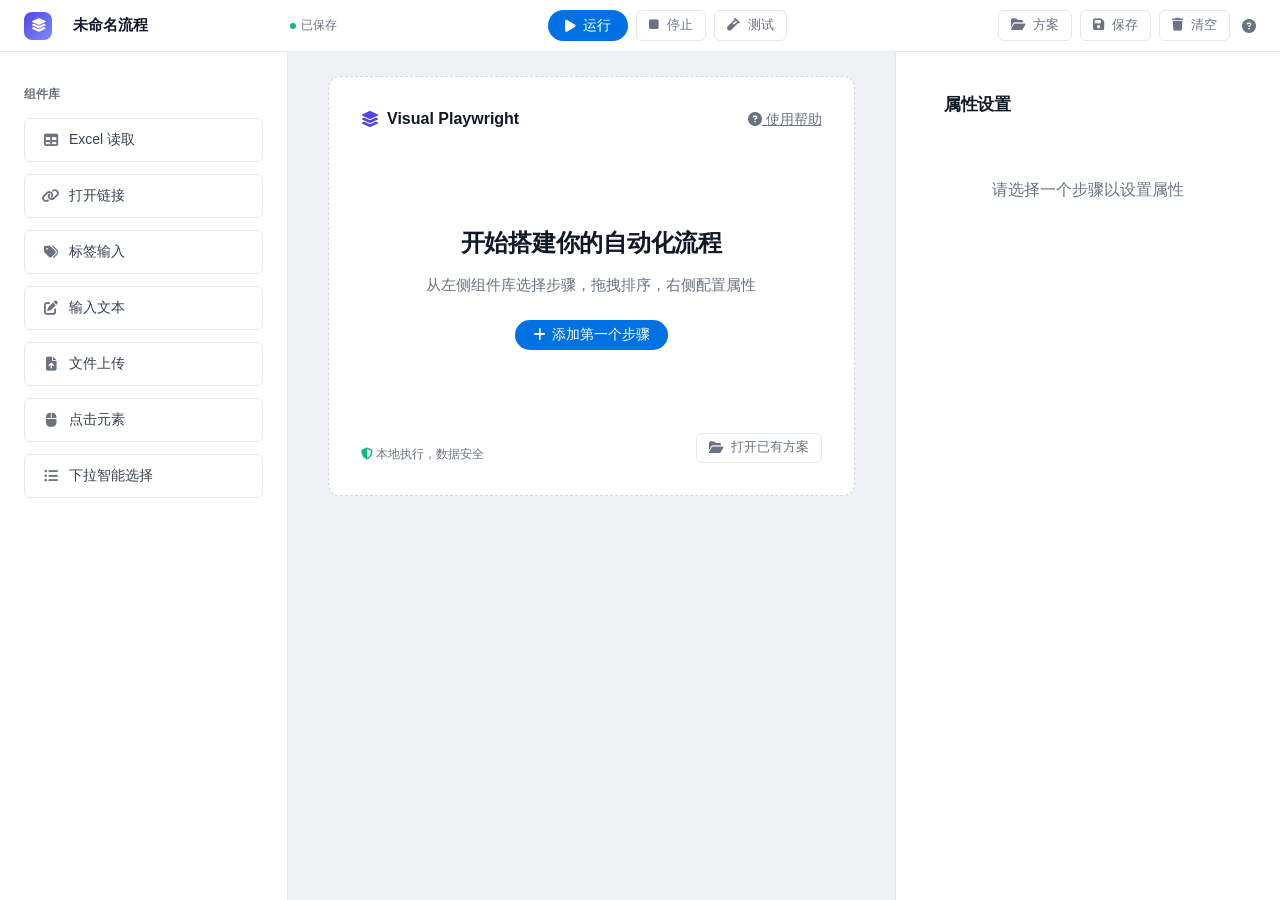
==== commit fa5efc76: "ui(frontend): 优化编辑器三栏布局呼吸感 - static/index.html:   - 顶部新增 toolbar，将运行/停止/保存等操作从左侧边栏移到顶部   - 左侧边栏改为 px" ====
--- a/static/index.html
+++ b/static/index.html
@@ -4,15 +4,51 @@
 <meta charset="UTF-8">
 <meta name="viewport" content="width=device-width, initial-scale=1.0">
 <title>Visual Playwright 编辑器</title>
-<link rel="stylesheet" href="style.css">
+<link rel="stylesheet" href="style.css?v=2">
 <link rel="stylesheet" href="https://cdnjs.cloudflare.com/ajax/libs/font-awesome/6.4.0/css/all.min.css">
 </head>
 
-<body class="flex h-screen overflow-hidden">
+<body class="flex flex-col h-screen overflow-hidden">
+
+<!-- Top Toolbar -->
+<header class="toolbar">
+    <div class="toolbar-left">
+        <span class="brand-mini"><i class="fa-solid fa-layer-group"></i></span>
+        <input id="flow-title" class="flow-title" value="未命名流程" title="点击编辑名称">
+        <span id="save-status" class="save-status">已保存</span>
+    </div>
+    <div class="toolbar-center">
+        <button id="run-btn-top" class="btn-apple">
+            <i class="fa-solid fa-play"></i> 运行
+        </button>
+        <button id="stop-btn-top" class="btn btn-ghost btn-sm disabled:opacity-50 disabled:cursor-not-allowed" disabled>
+            <i class="fa-solid fa-stop"></i> 停止
+        </button>
+        <button id="test-btn-top" class="btn btn-ghost btn-sm" disabled>
+            <i class="fa-solid fa-vial"></i> 测试
+        </button>
+    </div>
+    <div class="toolbar-right">
+        <button class="btn btn-ghost btn-sm" onclick="handleSchemeNav()">
+            <i class="fa-solid fa-folder-open"></i> 方案
+        </button>
+        <button id="save-btn-top" class="btn btn-ghost btn-sm">
+            <i class="fa-solid fa-floppy-disk"></i> 保存
+        </button>
+        <button class="btn btn-ghost btn-sm hover:text-danger" onclick="clearSteps()">
+            <i class="fa-solid fa-trash"></i> 清空
+        </button>
+        <a href="https://github.com/AnxForever/stylekit" target="_blank" class="text-sm text-tertiary hover:text-primary ml-1" title="帮助文档">
+            <i class="fa-solid fa-circle-question"></i>
+        </a>
+    </div>
+</header>
+
+<div class="flex flex-1 overflow-hidden">
 
 <!-- Left Sidebar: Component Lib -->
-<aside class="w-64 border-r flex flex-col p-4 bg-panel">
-    <h2 class="text-xl font-bold mb-6 text-primary">组件库</h2>
+<aside class="layout-sidebar-left border-r flex flex-col px-6 py-6 bg-panel">
+    <h2 class="text-xs font-semibold uppercase tracking-wider text-tertiary mb-4">组件库</h2>
     <div class="space-y-3 flex-1 overflow-y-auto">
         <button onclick="addStep('excel_read')" class="btn-component">
             <i class="fa-solid fa-table w-6 text-center"></i> Excel 读取
@@ -45,46 +81,25 @@
             <i class="fa-solid fa-keyboard w-6 text-center"></i> 键盘模拟
         </button>
     </div>
-
-    <div class="mt-4 space-y-2 pt-4 border-t">
-        <button class="btn btn-ghost btn-w-full mb-2" onclick="handleSchemeNav()">
-            <i class="fa-solid fa-folder-open w-6 text-center"></i> 方案管理
-        </button>
-        <button id="run-btn" class="btn btn-success btn-w-full">
-            <i class="fa-solid fa-play w-6 text-center"></i> 运行流程
-        </button>
-        <button id="stop-btn"
-            class="btn btn-warning btn-w-full disabled:opacity-50 disabled:cursor-not-allowed"
-            disabled>
-            <i class="fa-solid fa-stop w-6 text-center"></i> 停止流程
-        </button>
-        <button id="save-btn" class="btn btn-brand btn-w-full">
-            <i class="fa-solid fa-floppy-disk w-6 text-center"></i> 保存流程
-        </button>
-        <button onclick="clearSteps()" class="btn btn-danger btn-w-full">
-            <i class="fa-solid fa-trash w-6 text-center"></i> 清空
-        </button>
-    </div>
 </aside>
 
-<!-- Main Canvas -->
-<main class="flex-1 bg-page p-8 overflow-y-auto relative flex flex-col">
-    <div id="canvas-container" class="max-w-3xl mx-auto w-full space-y-4 pb-20">
-        <div id="empty-state"
-            class="text-center text-placeholder mt-20 border-2 border-dashed border p-10 rounded-lg select-none">
-            点击左侧组件开始搭建流程
-        </div>
+  <!-- Main Canvas: 内容自适应，用内边距控制呼吸感 -->
+  <main class="layout-canvas bg-canvas px-10 py-6 overflow-y-auto relative flex flex-col">
+      <div id="canvas-container" class="w-full fade-in">
+        <!-- empty state and step cards injected by JS -->
     </div>
 </main>
 
 <!-- Right Sidebar: Properties -->
-<aside class="w-80 border-l bg-panel p-4 flex flex-col overflow-y-auto">
-    <h2 class="text-xl font-bold mb-6 text-primary">属性设置</h2>
-    <div id="properties-content" class="space-y-6">
+<aside class="layout-sidebar-right border-l bg-panel px-12 py-6 flex flex-col overflow-y-auto properties-panel">
+    <h3>属性设置</h3>
+    <div id="properties-content" class="space-y-0">
         <p class="text-tertiary text-center mt-10">请选择一个步骤以设置属性</p>
     </div>
 </aside>
 
+</div>
+
 <script type="module" src="js/main.js"></script>
 </body>
 </html>
--- a/static/style.css
+++ b/static/style.css
@@ -53,6 +53,17 @@
   --radius: 8px;
   --radius-sm: 6px;
   --radius-xs: 4px;
+
+  /* Apple/Dashboard 升级变量 */
+  --bg-page-new: #f9fafb;
+  --bg-nested:   #f5f5f7;
+  --apple-blue:  #0071e3;
+  --apple-blue-hover: #0077ed;
+  --apple-blue-ring:  rgba(0,113,227,0.15);
+  --radius-xl:   12px;
+  --radius-pill: 9999px;
+  --shadow-card: 0 1px 3px rgba(0,0,0,0.04), 0 1px 2px rgba(0,0,0,0.02);
+  --shadow-card-hover: 0 8px 16px rgba(0,0,0,0.06), 0 2px 4px rgba(0,0,0,0.04);
 }
 
 * { box-sizing: border-box; }
@@ -61,13 +72,14 @@
   margin: 0;
   font-family: -apple-system, BlinkMacSystemFont, "Segoe UI", Roboto, "Helvetica Neue", Arial, sans-serif;
   color: var(--text-secondary);
-  background-color: var(--bg-page);
+  background-color: #eef0f3;
   height: 100vh;
   display: flex;
   overflow: hidden;
 }
 
 /* ======== Layout Utilities ======== */
+/* 三栏布局策略：使用 flex 权重动态分配宽度，内边距使用固定 rem 值。 */
 .flex { display: flex; }
 .flex-col { flex-direction: column; }
 .flex-1 { flex: 1; }
@@ -79,11 +91,26 @@
 .w-full { width: 100%; }
 .w-64 { width: 16rem; }
 .w-80 { width: 20rem; }
+.w-96 { width: 24rem; }
 .h-full { height: 100%; }
+
+/* 动态三栏布局权重：左侧组件库 / 中间画布 / 右侧属性面板 */
+.layout-sidebar-left  { flex: 1 1 16rem; min-width: 14rem; max-width: 18rem; }
+.layout-canvas        { flex: 3 1 auto;  min-width: 0; }
+.layout-sidebar-right { flex: 1.5 1 20rem; min-width: 20rem; max-width: 28rem; }
+
 .p-2 { padding: 0.5rem; }
 .p-3 { padding: 0.75rem; }
 .p-4 { padding: 1rem; }
 .p-8 { padding: 2rem; }
+.px-4 { padding-left: 1rem; padding-right: 1rem; }
+.px-6 { padding-left: 1.5rem; padding-right: 1.5rem; }
+.px-8 { padding-left: 2rem; padding-right: 2rem; }
+.px-10 { padding-left: 2.5rem; padding-right: 2.5rem; }
+.px-12 { padding-left: 3rem; padding-right: 3rem; }
+.py-4 { padding-top: 1rem; padding-bottom: 1rem; }
+.py-5 { padding-top: 1.25rem; padding-bottom: 1.25rem; }
+.py-6 { padding-top: 1.5rem; padding-bottom: 1.5rem; }
 .m-0 { margin: 0; }
 .mb-1 { margin-bottom: 0.25rem; }
 .mb-2 { margin-bottom: 0.5rem; }
@@ -149,6 +176,10 @@
 .text-warning { color: var(--warning); }
 .text-danger { color: var(--danger); }
 .text-info { color: var(--info); }
+.text-link { color: var(--text-link); text-decoration: none; }
+
+.hover\:text-primary:hover { color: var(--text-primary); }
+.hover\:underline:hover { text-decoration: underline; }
 
 /* ======== Backgrounds ======== */
 .bg-page { background-color: var(--bg-page); }
@@ -230,6 +261,7 @@
   border: 1px solid var(--border);
 }
 .btn-ghost:hover { background: var(--bg-hover); border-color: var(--border-hover); color: var(--text-primary); }
+.btn-ghost.hover\:text-danger:hover { color: var(--danger); }
 
 .btn-sm { padding: 0.35rem 0.75rem; font-size: 0.8rem; }
 .btn-icon {
@@ -563,3 +595,286 @@
 
 /* ======== Tooltip ======== */
 [title] { position: relative; }
+
+/* ======== Apple/Dashboard Refactor Additions ======== */
+
+/* Toolbar */
+.toolbar {
+  height: 52px;
+  background: var(--bg-panel);
+  border-bottom: 1px solid var(--border);
+  display: flex;
+  align-items: center;
+  justify-content: space-between;
+  padding: 0 1.5rem;
+  flex-shrink: 0;
+  z-index: 50;
+}
+.toolbar-left,
+.toolbar-center,
+.toolbar-right {
+  display: flex;
+  align-items: center;
+  gap: 0.75rem;
+}
+.toolbar-center { gap: 0.5rem; }
+.toolbar-right  { gap: 0.5rem; }
+
+.brand-mini {
+  width: 28px;
+  height: 28px;
+  border-radius: 8px;
+  background: linear-gradient(135deg, var(--brand), #818cf8);
+  display: inline-flex;
+  align-items: center;
+  justify-content: center;
+  color: #fff;
+  font-size: 0.85rem;
+}
+
+.flow-title {
+  font-size: 0.95rem;
+  font-weight: 600;
+  color: var(--text-primary);
+  background: transparent;
+  border: 1px solid transparent;
+  border-radius: var(--radius-sm);
+  padding: 0.2rem 0.5rem;
+  outline: none;
+  min-width: 120px;
+  max-width: 260px;
+  transition: all 0.15s;
+}
+.flow-title:hover { background: var(--bg-nested); }
+.flow-title:focus {
+  background: var(--bg-panel);
+  border-color: var(--apple-blue);
+  box-shadow: 0 0 0 3px var(--apple-blue-ring);
+}
+
+.save-status {
+  font-size: 0.75rem;
+  color: var(--text-tertiary);
+  display: inline-flex;
+  align-items: center;
+  gap: 0.3rem;
+}
+.save-status::before {
+  content: '';
+  width: 6px;
+  height: 6px;
+  border-radius: 50%;
+  background: var(--success);
+}
+.save-status.dirty::before { background: var(--warning); }
+
+/* Apple-style primary CTA */
+.btn-apple {
+  background: var(--apple-blue);
+  color: #fff;
+  border-radius: var(--radius-pill);
+  padding: 0.4rem 1.1rem;
+  font-size: 0.875rem;
+  font-weight: 500;
+  border: none;
+  cursor: pointer;
+  transition: all 0.15s;
+  display: inline-flex;
+  align-items: center;
+  justify-content: center;
+  gap: 0.4rem;
+  white-space: nowrap;
+}
+.btn-apple:hover {
+  background: var(--apple-blue-hover);
+  transform: translateY(-1px);
+  box-shadow: 0 4px 12px rgba(0,113,227,0.25);
+}
+.btn-apple:active { transform: scale(0.96); }
+.btn-apple:disabled {
+  opacity: 0.6;
+  cursor: not-allowed;
+  transform: none;
+  box-shadow: none;
+}
+
+/* Step card v2 */
+.step-card-v2 {
+  background: var(--bg-panel);
+  border: 1px solid var(--border);
+  border-radius: var(--radius-xl);
+  padding: 1rem 1.5rem;
+  cursor: pointer;
+  transition: all 0.25s cubic-bezier(0.4,0,0.2,1);
+  position: relative;
+  box-shadow: var(--shadow-card);
+  margin-bottom: 1rem;
+}
+.step-card-v2:last-child { margin-bottom: 0; }
+.step-card-v2:hover {
+  border-color: var(--border-hover);
+  box-shadow: var(--shadow-card-hover);
+  transform: translateY(-1px);
+}
+.step-card-v2.active {
+  border-color: var(--apple-blue);
+  box-shadow: 0 0 0 3px var(--apple-blue-ring), var(--shadow-card);
+  background: #fff;
+}
+
+.step-card-v2 .step-title {
+  font-size: 0.9rem;
+  font-weight: 600;
+  color: var(--text-primary);
+  letter-spacing: -0.01em;
+}
+.step-card-v2 .step-summary {
+  font-size: 0.78rem;
+  color: var(--text-tertiary);
+  line-height: 1.35;
+  margin-top: 0.25rem;
+}
+.step-card-v2 .step-index {
+  font-size: 0.7rem;
+  font-weight: 700;
+  color: var(--text-tertiary);
+  background: var(--bg-nested);
+  padding: 0.1rem 0.35rem;
+  border-radius: 4px;
+}
+
+/* Input v2 */
+.input-v2 {
+  width: 100%;
+  padding: 0.65rem 1rem;
+  background: var(--bg-nested);
+  border: 1px solid transparent;
+  border-radius: 10px;
+  font-size: 0.85rem;
+  color: var(--text-primary);
+  outline: none;
+  transition: all 0.2s;
+  font-family: inherit;
+}
+.input-v2:focus {
+  background: var(--bg-panel);
+  border-color: var(--apple-blue);
+  box-shadow: 0 0 0 3px var(--apple-blue-ring);
+}
+.input-v2::placeholder { color: var(--text-placeholder); }
+
+.input-label {
+  display: block;
+  font-size: 0.75rem;
+  font-weight: 600;
+  color: var(--text-tertiary);
+  margin-bottom: 0.3rem;
+}
+
+textarea.input-v2 {
+  resize: vertical;
+  min-height: 64px;
+}
+
+select.input-v2 {
+  appearance: none;
+  background-image: url("data:image/svg+xml,%3Csvg xmlns='http://www.w3.org/2000/svg' width='12' height='12' viewBox='0 0 24 24' fill='%236b7280'%3E%3Cpath d='M7.41 8.59L12 13.17l4.59-4.58L18 10l-6 6-6-6z'/%3E%3C/svg%3E");
+  background-repeat: no-repeat;
+  background-position: right 0.85rem center;
+  padding-right: 2.2rem;
+}
+
+/* Property panel */
+.properties-panel h3 {
+  font-size: 1.05rem;
+  font-weight: 700;
+  color: var(--text-primary);
+  margin-bottom: 1.5rem;
+  letter-spacing: -0.01em;
+}
+
+.prop-section {
+  margin-bottom: 1.5rem;
+  padding-bottom: 1.5rem;
+  border-bottom: 1px solid var(--border-light);
+}
+.prop-section:last-child {
+  border-bottom: none;
+  padding-bottom: 0;
+}
+
+.prop-section-title {
+  font-size: 0.8rem;
+  font-weight: 700;
+  text-transform: uppercase;
+  letter-spacing: 0.06em;
+  color: var(--text-tertiary);
+  margin-bottom: 0.75rem;
+}
+
+.prop-hint {
+  font-size: 0.75rem;
+  line-height: 1.5;
+  color: var(--text-tertiary);
+  margin-top: 0.4rem;
+}
+
+/* Unified icon action buttons */
+.btn-icon-action {
+  background: transparent;
+  border: none;
+  cursor: pointer;
+  padding: 0.35rem 0.45rem;
+  border-radius: var(--radius-sm);
+  font-size: 0.85rem;
+  transition: all 0.15s;
+  color: var(--text-tertiary);
+}
+.btn-icon-action:hover {
+  background: var(--bg-nested);
+  color: var(--text-primary);
+}
+.btn-icon-action.run:hover { color: var(--success); background: var(--success-bg); }
+.btn-icon-action.duplicate:hover { color: var(--info); background: var(--info-bg); }
+.btn-icon-action.delete:hover { color: var(--danger); background: var(--danger-bg); }
+
+/* Z-Pattern empty state */
+.empty-z {
+  display: grid;
+  grid-template-rows: auto 1fr auto;
+  grid-template-columns: 1fr 1fr;
+  grid-template-areas:
+    "brand help"
+    "center center"
+    "trust secondary";
+  min-height: 420px;
+  height: 100%;
+  align-items: center;
+  padding: 2rem;
+  border: 1px dashed var(--border-hover);
+  border-radius: var(--radius-xl);
+  background: var(--bg-panel);
+}
+.empty-z-brand   { grid-area: brand;   justify-self: start;  display: flex; align-items: center; gap: 0.5rem; font-weight: 700; color: var(--text-primary); }
+.empty-z-help    { grid-area: help;    justify-self: end; }
+.empty-z-center  { grid-area: center;  text-align: center; justify-self: center; align-self: center; max-width: 420px; }
+.empty-z-center h1 { font-size: 1.5rem; font-weight: 700; color: var(--text-primary); margin-bottom: 0.5rem; letter-spacing: -0.01em; }
+.empty-z-center p  { font-size: 0.95rem; color: var(--text-tertiary); margin-bottom: 1.5rem; }
+.empty-z-trust   { grid-area: trust;   justify-self: start;  align-self: end; font-size: 0.75rem; color: var(--text-tertiary); }
+.empty-z-secondary { grid-area: secondary; justify-self: end; align-self: end; }
+
+/* Background nested helper */
+.bg-nested { background-color: var(--bg-nested); }
+.bg-canvas { background-color: #eef0f3; }
+
+/* Micro-motion */
+@keyframes fadeIn {
+  from { opacity: 0; transform: translateY(8px); }
+  to   { opacity: 1; transform: translateY(0); }
+}
+.fade-in { animation: fadeIn 0.35s ease-out both; }
+
+/* Responsive toolbar */
+@media (max-width: 1024px) {
+  .flow-title { max-width: 160px; }
+}
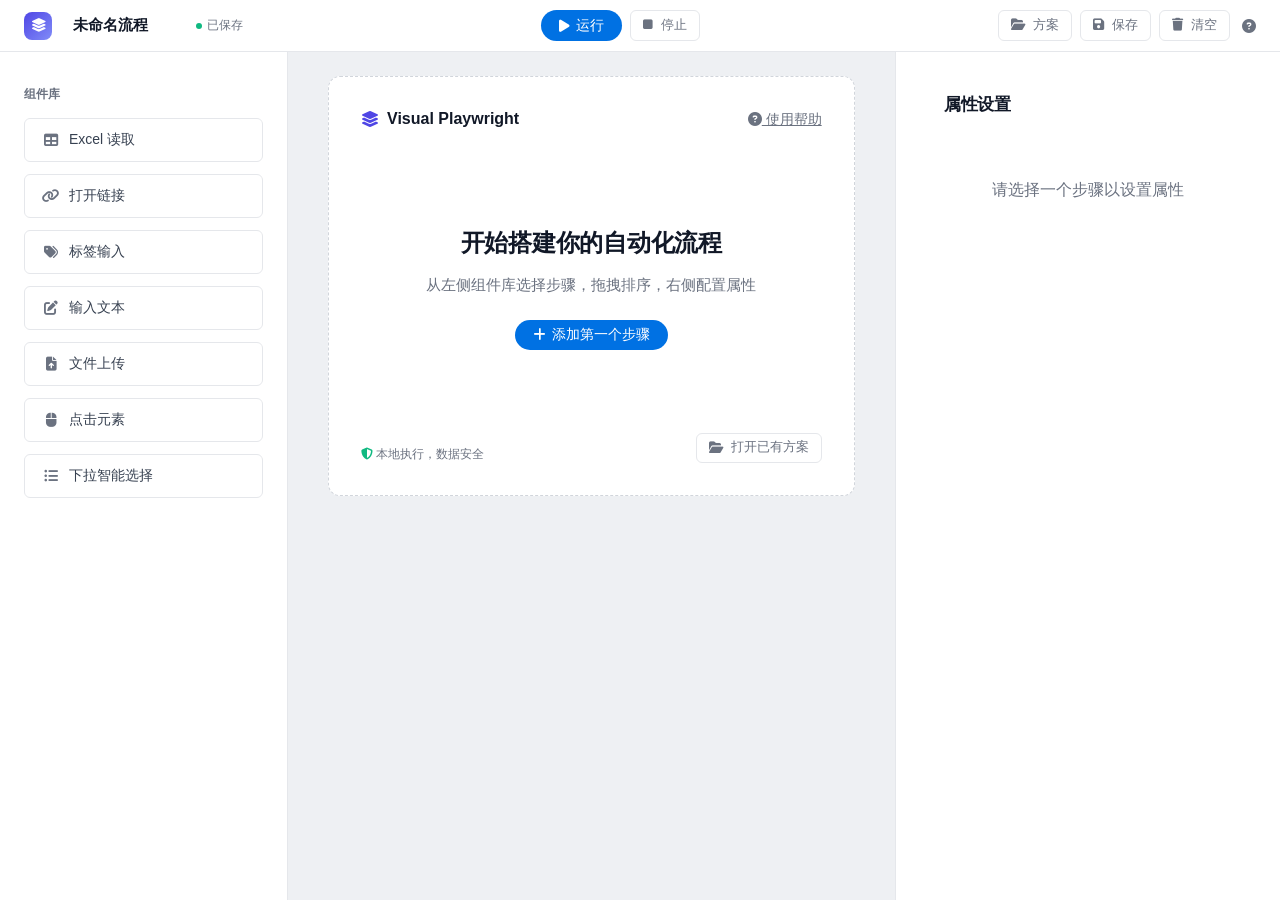
==== commit 019d4098: "feat: 编辑器交互优化（标题只读/运行统计/列名致命报错/未保存提示/删测试按钮） 【标题不可编辑】 - index.html: flow-title 从 <input> 改为 <span>，去掉" ====
--- a/static/index.html
+++ b/static/index.html
@@ -14,7 +14,7 @@
 <header class="toolbar">
     <div class="toolbar-left">
         <span class="brand-mini"><i class="fa-solid fa-layer-group"></i></span>
-        <input id="flow-title" class="flow-title" value="未命名流程" title="点击编辑名称">
+        <span id="flow-title" class="flow-title" title="">未命名流程</span>
         <span id="save-status" class="save-status">已保存</span>
     </div>
     <div class="toolbar-center">
@@ -23,9 +23,6 @@
         </button>
         <button id="stop-btn-top" class="btn btn-ghost btn-sm disabled:opacity-50 disabled:cursor-not-allowed" disabled>
             <i class="fa-solid fa-stop"></i> 停止
-        </button>
-        <button id="test-btn-top" class="btn btn-ghost btn-sm" disabled>
-            <i class="fa-solid fa-vial"></i> 测试
         </button>
     </div>
     <div class="toolbar-right">
